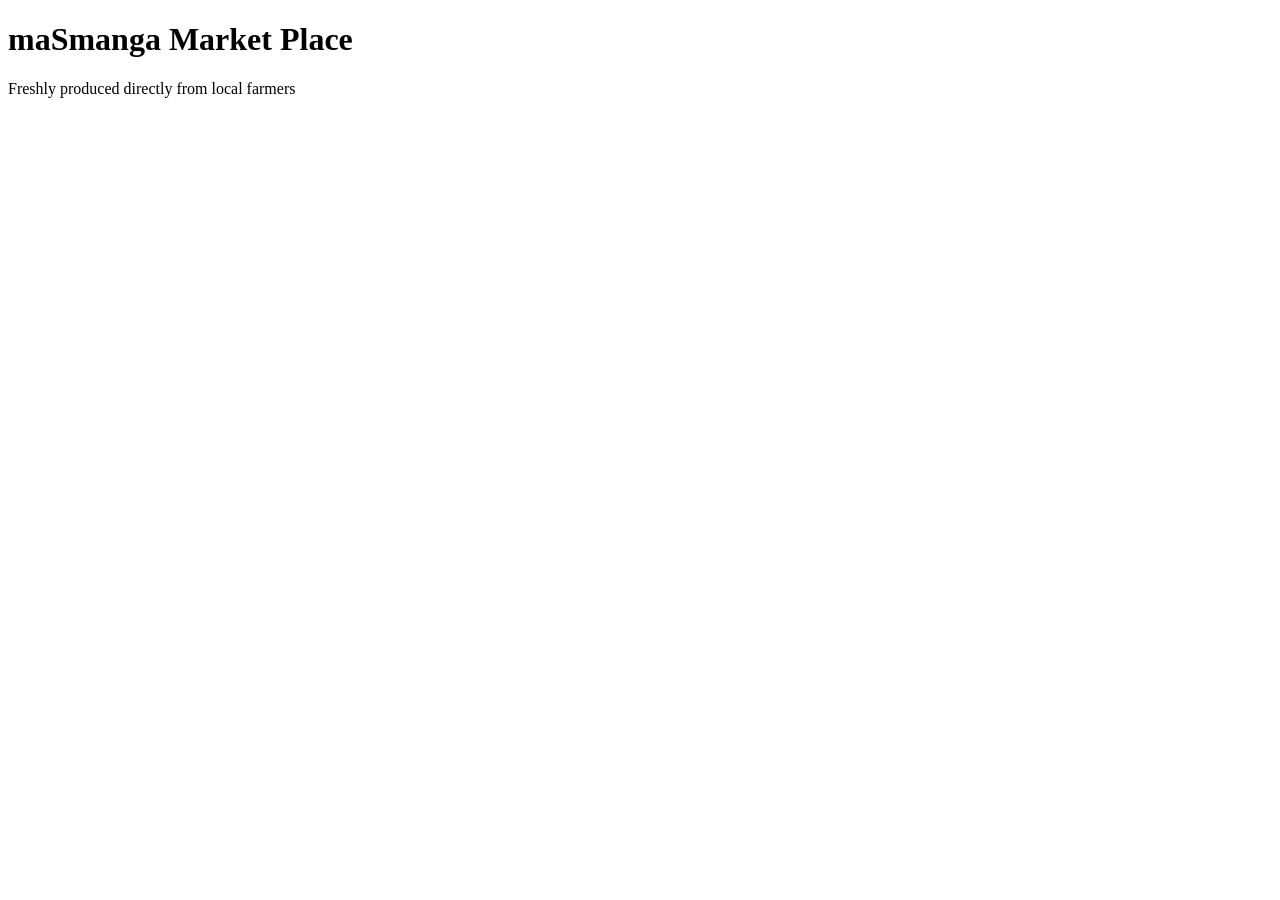
==== index.html @ 082ac8ad "Add first page and script.js" ====
<!DOCTYPE html>
    <html lang="eng">
        <head>
            <meta charset="UTF-8">
            <title>maSmanga Market Place</title>
        </head>
        <script src="script.js"></script>
        <body>
            <h1>maSmanga Market Place</h1>
            <p>Freshly produced directly from local farmers</p>
        </body>
    </html>
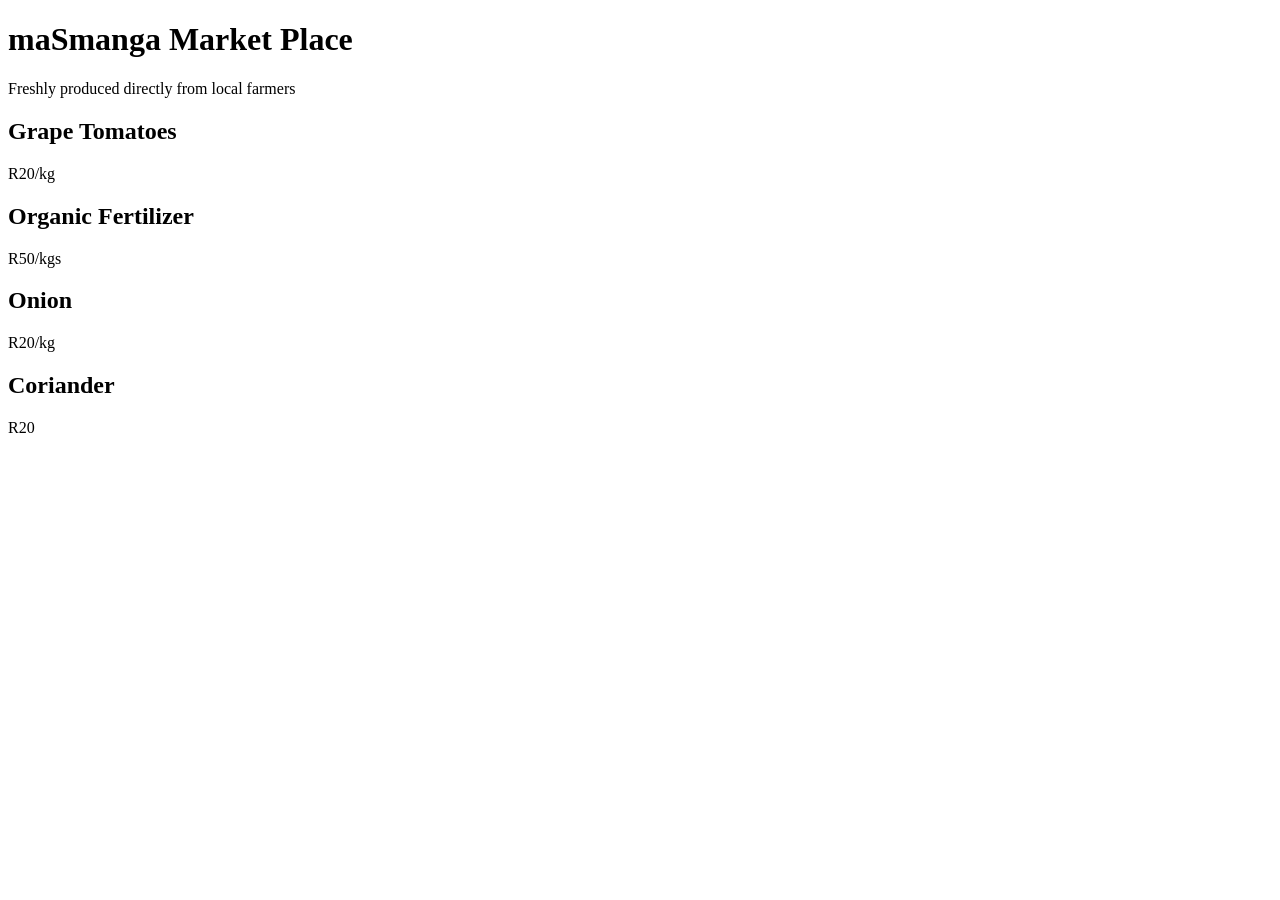
==== commit 651eda01: "Add product cards in HTML" ====
--- a/index.html
+++ b/index.html
@@ -4,9 +4,23 @@
             <meta charset="UTF-8">
             <title>maSmanga Market Place</title>
         </head>
-        <script src="script.js"></script>
+    
         <body>
             <h1>maSmanga Market Place</h1>
             <p>Freshly produced directly from local farmers</p>
+
+            <main>
+                <div class="products">
+                    <h2>Grape Tomatoes</h2>
+                    <p>R20/kg</p>
+                    <h2>Organic Fertilizer</h2>
+                    <p>R50/kgs</p>
+                    <h2>Onion</h2>
+                    <p>R20/kg</p>
+                    <h2>Coriander</h2>
+                    <p>R20</p>
+                </div>
+            </main>
+            <script src="script.js"></script>
         </body>
     </html>
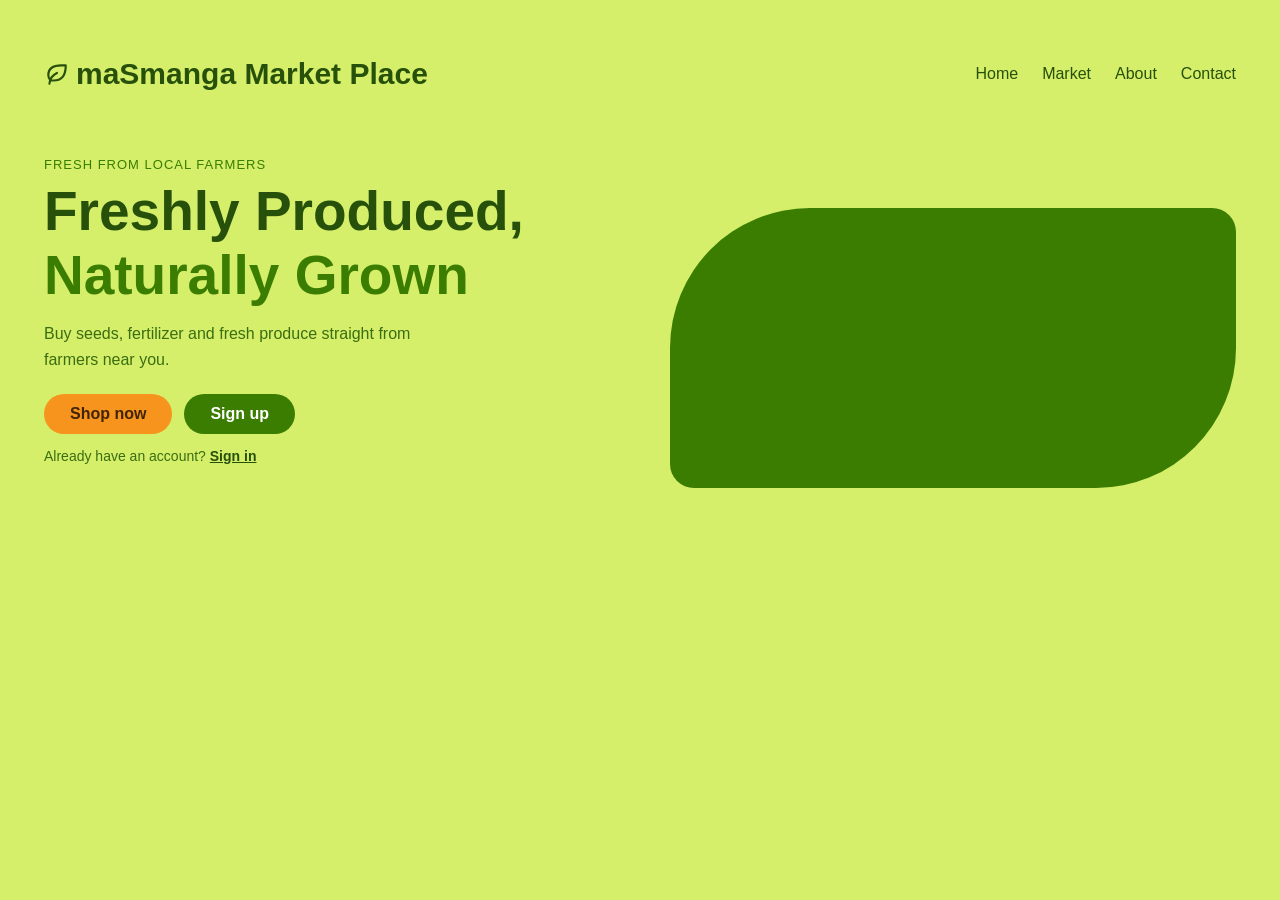
==== commit 0203b21f: "Add navigation, hero section, search bar and first  three product cards" ====
--- a/index.html
+++ b/index.html
@@ -1,25 +1,39 @@
 <!DOCTYPE html>
-    <html lang="eng">
+    <html lang="en">
         <head>
             <meta charset="UTF-8">
+            <meta name="viewport" content="width=device-width, initial-scale=1.0">
+            <link rel="stylesheet" href="style.css">
             <title>maSmanga Market Place</title>
         </head>
     
         <body>
-            <h1>maSmanga Market Place</h1>
-            <p>Freshly produced directly from local farmers</p>
+            <nav class="nav-bar">
+                <a href="index.html" class="logo">
+                    <svg xmlns="http://www.w3.org/2000/svg" width="24" height="24" viewBox="0 0 24 24" fill="none" stroke="currentColor" stroke-width="2" stroke-linecap="round" stroke-linejoin="round" class="icon icon-tabler icons-tabler-outline icon-tabler-leaf"><path stroke="none" d="M0 0h24v24H0z" fill="none" /><path d="M5 21c.5 -4.5 2.5 -8 7 -10" /><path d="M9 18c6.218 0 10.5 -3.288 11 -12v-2h-4.014c-9 0 -11.986 4 -12 9c0 1 0 3 2 5h3l.014 0" /></svg>
+                    <h1>maSmanga Market Place</h1>
+                </a>
+                <ul class="nav-links">
+                <li><a href="index.html">Home</a></li>
+                <li><a href="products.html">Market</a></li>
+                <li><a href="#">About</a></li>
+                <li><a href="#">Contact</a></li>
+                </ul>
+            </nav>
 
-            <main>
-                <div class="products">
-                    <h2>Grape Tomatoes</h2>
-                    <p>R20/kg</p>
-                    <h2>Organic Fertilizer</h2>
-                    <p>R50/kgs</p>
-                    <h2>Onion</h2>
-                    <p>R20/kg</p>
-                    <h2>Coriander</h2>
-                    <p>R20</p>
+            <main class="hero">
+                <div class="hero-text">
+                    <p class="label">FRESH FROM LOCAL FARMERS</p>
+                    <h1>Freshly Produced, <span>Naturally Grown</span></h1>
+                    <p class="intro">Buy seeds, fertilizer and fresh produce straight from farmers near you.</p>
+
+                    <div class="hero-buttons">
+                        <a href="products.html" class="hero-btn shop">Shop now</a>
+                        <a href="signup.html" class="hero-btn signUp">Sign up</a>
+                    </div>
+                        <p class="signin-line">Already have an account? <a href="login.html">Sign in</a></p>
                 </div>
+                <div class="hero-pictures"></div>
             </main>
             <script src="script.js"></script>
         </body>
--- a/style.css
+++ b/style.css
@@ -0,0 +1,385 @@
+body{
+    background-color: #D5EF6A;
+    background-repeat: no-repeat;
+    background-position: center;
+    background-size: cover;
+    background-attachment: fixed;
+    font-family: Arial, sans-serif;
+    font-weight: white;
+    box-sizing: border-box;
+    width: 100%;
+    height: 100vh;
+    overflow: hidden;
+    color: white;
+    margin: 0;
+    padding: 20px;
+}
+
+/*Navigation bar*/
+.nav-bar{
+    display: flex;
+    justify-content: space-between;
+    align-items: center;
+    padding: 12px 24px;
+}
+/*Logo*/
+.logo{
+    gap: 6px;
+    color: #27500a;
+    display: flex;
+    align-items: center;
+    font-weight: bold;
+    font-size: 20px;
+    text-decoration: none;
+}
+.logo svg{
+    width: 26px;
+    height: 26px;
+}
+.nav-links{
+    gap: 24px;
+    margin: 0;
+    padding: 0;
+    display: flex;
+    list-style: none;
+
+}
+.nav-links a{
+    color: #27500a;
+    text-decoration: none;
+}
+.nav-links a:hover {
+    color: #f7941d;
+}
+
+/*Main content*/
+.hero {
+    display: flex;
+    flex-wrap: wrap;
+    align-items: center;
+    gap: 40px;
+    padding: 20px 24px 40px;
+}
+
+.hero-text {
+    flex: 1 1 320px;
+}
+.label {
+    margin: 0 0 8px;
+    font-size: 13px;
+    letter-spacing: 1px;
+    color: #3a7d00;
+}
+.hero-text h1 {
+    margin: 0 0 14px;
+    font-size: 55px;
+    line-height: 1.15;
+    color: #27500a;
+}
+.hero-text h1 span {
+    color: #3a7d00;
+}
+.intro {
+    margin: 0 0 22px;
+    max-width: 380px;
+    line-height: 1.6;
+    color: #3b6d11;
+}
+.hero-buttons {
+    display: flex;
+    gap: 12px;
+}
+.hero-btn {
+    padding: 11px 26px;
+    border-radius: 24px;
+    text-decoration: none;
+    font-weight: bold;
+}
+.hero-btn.shop{
+    background-color: #f7941d;
+    color: #412402;
+}
+.hero-btn.signUp{
+    background-color: #3a7d00;
+    color: #ffff;
+}
+.signin-line {
+    margin-top: 14px;
+    font-size: 14px;
+    color: #3b6d11;
+}
+.signin-line a {
+    color: #27500a;
+    font-weight: bold;
+}
+.hero-pictures {
+    flex: 1 1 300px;
+    margin-top: 60px;
+    min-height: 280px;
+    background-color: #3a7d00;
+    border-radius: 140px 24px 140px 24px;
+}
+
+/*Product page styling starts here*/
+
+/*Top green Market navigation*/
+.products-page{
+    padding: 0;
+}
+.top-bar{
+    display: grid;
+    grid-template-columns: 1fr auto 1fr;
+    align-items: center;
+    background-color: #3a7d00;
+    color: white;
+    padding: 12px 20px;
+}
+.top-bar a {
+    color: white;
+}
+.top-bar svg {
+    width: 28px;
+    height: 28px;
+}
+.top-bar-title {
+    margin: 0;
+    font-size: 22px;
+    text-align: center;
+}
+.top-bar-icons {
+    display: flex;
+    justify-content: flex-end;
+    align-items: center;
+    gap: 18px;
+}
+.cart-link {
+    position: relative;
+    display: flex;
+}
+#cart-count {
+    position: absolute;
+    top: -8px;
+    right: -10px;
+    background-color: #f7941d;
+    color: #412402;
+    font-size: 12px;
+    font-weight: bold;
+    min-width: 18px;
+    height: 18px;
+    border-radius: 50%;
+    display: flex;
+    align-items: center;
+    justify-content: center;
+}
+
+/*Search Area styling*/
+.search-area {
+    padding: 18px 20px 6px;
+    margin: 18px auto 0;
+}
+.search-box {
+    display: flex;
+    align-items: center;
+    gap: 10px;
+    max-width: 700px;
+    margin: 0 auto;
+    padding: 8px 16px;
+    border: 2px solid #f7941d;
+    border-radius: 12px;
+}
+.search-box svg {
+    width: 22px;
+    height: 22px;
+    color: #f7941d;
+    flex-shrink: 0;
+}
+.search-box input {
+    flex: 1;
+    border: none;
+    outline: none;
+    background: transparent;
+    font-size: 16px;
+    color: #27500a;
+}
+.search-box input::placeholder {
+    color: #7a9a3a;
+}
+
+.search-box:focus-within {
+    border-color: #3a7d00;
+}
+
+/*Product section starts here*/
+.product{
+    gap: 16px;
+    display: flex;
+    padding: 14px;
+    align-items: center;
+    border-radius: 12px;
+    background-color: #27500a;
+
+}
+.product-image{
+    width: 150px;
+    height: 150px;
+    object-fit: cover;
+    border-radius: 50%;
+}
+
+.product-info {
+    flex: 1;
+}
+
+.product-name,
+.product-price {
+    margin: 0;
+}
+
+.product-price {
+    margin-bottom: 10px;
+}
+.product-buttons{
+    display: flex;
+    gap: 15px;
+}
+.seeds-btn,
+.cart-btn{
+    border: 0;
+    padding: 5px;
+    border-radius: 12px;
+}
+.seeds-btn,
+.cart-btn:hover{
+    cursor: pointer;
+}
+.seeds-btn{
+    color: black;
+    background-color: #8ADC04;
+}
+.product-2{
+    gap: 16px;
+    display: flex;
+    padding: 14px;
+    align-items: center;
+    border-radius: 12px;
+    background-color: #27500a;
+}
+.product-2-image{
+    width: 150px;
+    height: 150px;
+    object-fit: cover;
+    border-radius: 50%;
+}
+.product-2-info{
+    flex: 1;
+}
+.product-2-name,
+.product-2-price{
+    margin: 0;
+}
+.product-2-price{
+    margin-bottom: 10px;
+}
+.product-2-buttons{
+    gap: 15px;
+    display: flex;
+}
+.product-2-seeds,
+.product-2-cart{
+    cursor: pointer;
+   border: 0;
+   padding: 5px;
+   border-radius: 12px;
+}
+.product-2-seeds{
+    background-color:#8ADC04;
+}
+.product-2-seeds,
+.product-2-cart:hover{
+    cursor: pointer;
+}
+
+.product-3{
+    gap: 16px;
+    display: flex;
+    padding: 14px;
+    align-items: center;
+    border-radius: 12px;
+    background-color: #27500a;
+}
+.product-3-image{
+    width: 150px;
+    height: 150px;
+    object-fit: cover;
+    border-radius: 50%;
+}
+.product-3-info{
+    flex: 1;
+}
+.product-2-name,
+.product-2-price{
+    margin: 0;
+}
+.product-3-price{
+    margin-bottom: 10px;
+}
+.product-3-buttons{
+    gap: 15px;
+    display: flex;
+}
+.product-3-seeds,
+.product-3-cart{
+    cursor: pointer;
+   border: 0;
+   padding: 5px;
+   border-radius: 12px;
+}
+.product-3-seeds{
+    background-color:#8ADC04;
+}
+.product-3-seeds,
+.product-3-cart:hover{
+    cursor: pointer;
+}
+.product-4{
+    gap: 16px;
+    display: flex;
+    padding: 14px;
+    align-items: center;
+    border-radius: 12px;
+    background-color: #27500a;
+}
+.product-4-image{
+    width: 150px;
+    height: 150px;
+    object-fit: cover;
+    border-radius: 50%;
+}
+.product-4-info{
+    flex: 1;
+}
+.product-4-name,
+.product-4-price{
+    margin: 0;
+}
+.product-4-price{
+    margin-bottom: 10px;
+}
+.product-4-buttons{
+    gap: 15px;
+    display: flex;
+}
+.product-4-seeds,
+.product-4-cart{
+    cursor: pointer;
+   border: 0;
+   padding: 5px;
+   border-radius: 12px;
+}
+.product-4-seeds{
+    background-color:#8ADC04;
+}
+.product-4-seeds,
+.product-4-cart:hover{
+    cursor: pointer;
+}
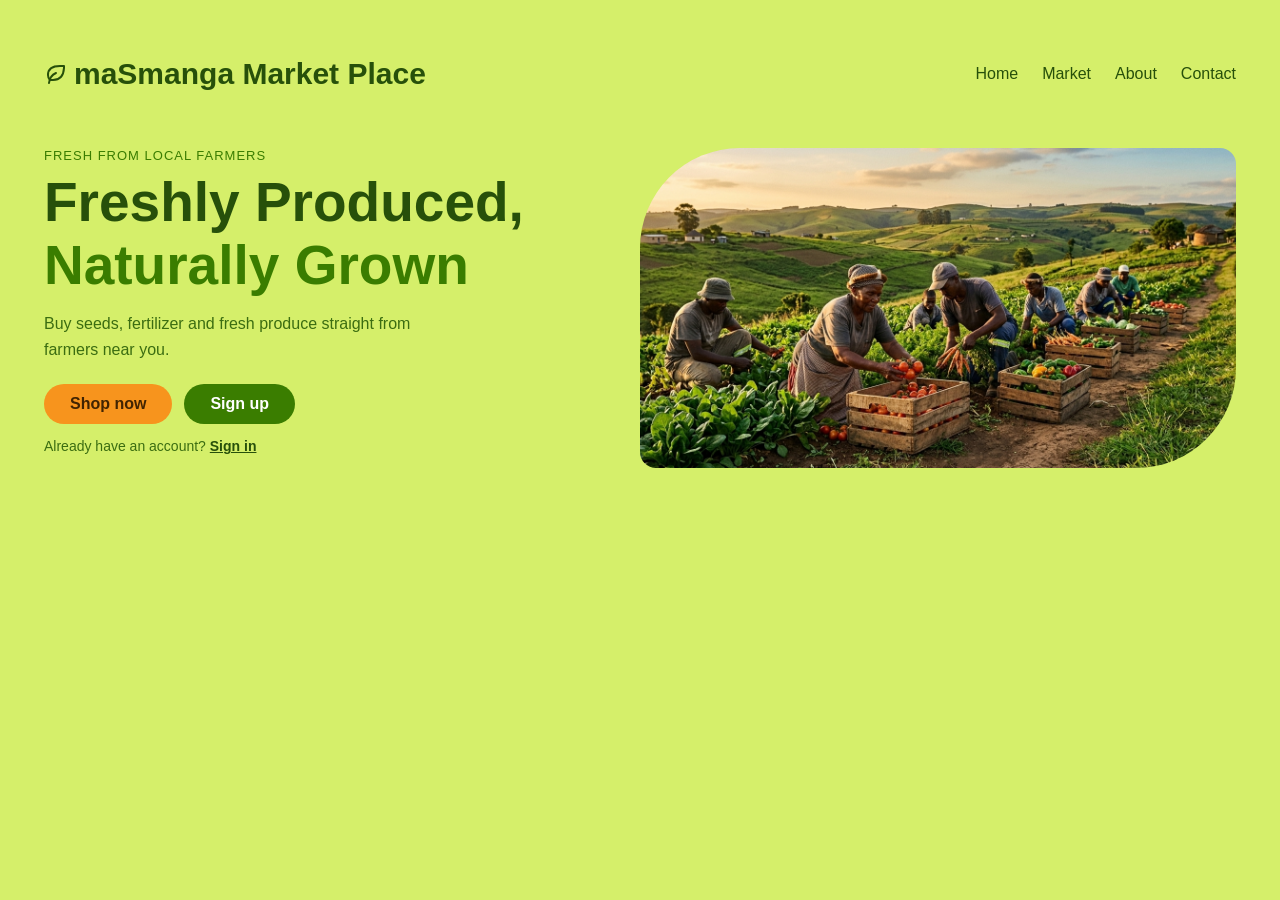
==== commit ad9f7eb1: "Added about page" ====
--- a/index.html
+++ b/index.html
@@ -31,9 +31,9 @@
                         <a href="products.html" class="hero-btn shop">Shop now</a>
                         <a href="signup.html" class="hero-btn signUp">Sign up</a>
                     </div>
-                        <p class="signin-line">Already have an account? <a href="login.html">Sign in</a></p>
+                        <p class="signin-line">Already have an account? <a href="signin.html">Sign in</a></p>
                 </div>
-                <div class="hero-pictures"></div>
+                <img class="hero-pictures" src="images/harvesting.jpg" alt=" harvesting image">
             </main>
             <script src="script.js"></script>
         </body>
--- a/style.css
+++ b/style.css
@@ -1,6 +1,5 @@
 body{
     background-color: #D5EF6A;
-    background-repeat: no-repeat;
     background-position: center;
     background-size: cover;
     background-attachment: fixed;
@@ -8,8 +7,6 @@
     font-weight: white;
     box-sizing: border-box;
     width: 100%;
-    height: 100vh;
-    overflow: hidden;
     color: white;
     margin: 0;
     padding: 20px;
@@ -32,7 +29,7 @@
     font-size: 20px;
     text-decoration: none;
 }
-.logo svg{
+.logo img{
     width: 26px;
     height: 26px;
 }
@@ -113,11 +110,12 @@
     font-weight: bold;
 }
 .hero-pictures {
-    flex: 1 1 300px;
-    margin-top: 60px;
-    min-height: 280px;
-    background-color: #3a7d00;
-    border-radius: 140px 24px 140px 24px;
+    width: 50%;
+    max-width: none; /* Removes any width cap */
+    height: 320px;   /* Keeps a clean, balanced height */
+    object-fit: cover;
+    border-radius: 100px 16px 100px 16px;
+    display: block;
 }
 
 /*Product page styling starts here*/
@@ -210,176 +208,428 @@
 }
 
 /*Product section starts here*/
+.product-list{
+    display: grid;
+    grid-template-columns: repeat(auto-fit, minmax(340px, 1fr));
+    gap: 16px;
+    max-width: 1100px;
+    margin: 0 auto;
+    padding: 20px;
+}
 .product{
     gap: 16px;
-    display: flex;
+    color: white;
     padding: 14px;
+    display: flex;
     align-items: center;
     border-radius: 12px;
     background-color: #27500a;
-
 }
 .product-image{
+    height: 150px;
     width: 150px;
-    height: 150px;
     object-fit: cover;
-    border-radius: 50%;
-}
-
-.product-info {
+    border-radius: 55px;
+}
+.product-info{
     flex: 1;
 }
-
 .product-name,
-.product-price {
+.product-price{
     margin: 0;
 }
-
-.product-price {
+.product-price{
     margin-bottom: 10px;
 }
 .product-buttons{
-    display: flex;
-    gap: 15px;
+    gap: 12px;
+    display: flex;
 }
 .seeds-btn,
 .cart-btn{
     border: 0;
-    padding: 5px;
+    padding: 8px 14px;
     border-radius: 12px;
-}
-.seeds-btn,
+    cursor: pointer;
+    color: #173404;
+}
+.seeds-btn{
+    background-color: #8adc04;
+}
+.cart-btn{
+    background-color: white;
+}
+.seeds-btn:hover,
 .cart-btn:hover{
-    cursor: pointer;
-}
-.seeds-btn{
-    color: black;
+    opacity: 0.85;
+}
+.product.sold-out{
+    opacity: 0.5;
+}
+.stock-label{
+    color: #412402;
+    padding: 2px 8px;
+    font-size: 12px;
+    margin-left: 6px;
+    border-radius: 6px;
+    background-color: #f7941d;
+}
+
+.signup-page{
+    margin: 0;
+    padding: 30px;
+}
+.signup-headings{
+    display: flex;
+    align-items: center;
+    justify-content: center;
+    flex-direction: column;
+}
+.signup-h3,
+.signup-intro{
+    color: #457A00;
+}
+.signup-intro{
+    margin: 0 0 22px;
+    max-width: 250px;
+    line-height: 1.6;
+    text-align: center;
+}
+.form-area{
+    padding: 18px 20px 6px;
+    margin: 1px auto 0;
+}
+.form{
+    gap: 30px;
+    padding: 50px;
+    display: flex;
+    border-color: #3a7d00;
+    border-radius: 10px;
+    align-items: center;
+    flex-direction: column;
+    /*background-color: #27500a;*/
+}
+input{
+    width: 50%;
+    height:30px;
+    padding: 20px 30px;
+    border: 1.5px solid #3a7d00;
+    border-radius: 12px; 
+    box-sizing: border-box;
+    outline: none;
+    background-color: transparent;
+}
+.checkbox-group {
+    margin-right: 37%;
+    margin-top: 0;
+    color: #27500a;
+    display: flex;
+    align-items: center;
+    flex-direction: column;
+    gap: 5px;
+  }
+  .checkbox-item {
+    margin-right: 50px;
+    display: flex;
+    align-items: center; 
+    gap: 10px; 
+    cursor: pointer;
+    font-size: large;
+  }
+  .checkbox-item input[type="radio"] {
+    width: 15px;
+    height: 15px;
+    cursor: pointer;
+  }
+  .create-button{
+    display: flex;
+    margin-top: 40px;
+    align-items: center;
+    justify-content: center;
+  }
+  .create-btn{
+    border: none;
+    width: 20%;
+    color: white;
+    padding: 10px;
+    font-weight: bolder;
+    border-radius: 5px;
+    cursor: pointer;
+    background-color: #27500a;
+    transition: background-color 2.2s ease;
+    box-shadow: 0px 4px 6px rgba(0, 0, 0, 0.2);
+  }
+  .create-btn:hover {
     background-color: #8ADC04;
 }
-.product-2{
-    gap: 16px;
-    display: flex;
-    padding: 14px;
-    align-items: center;
-    border-radius: 12px;
+.save-account-option{
+    display: flex;
+    color: #3a7d00;
+    font-weight: lighter;
+    font-size: large;
+    gap: 54px;
+    justify-content: center;
+    margin: 1% 13% 0 0;
+}
+.remember-checkbox input[type="checkbox"]{
+    width: 15px;
+    height: 15px;
+    cursor: pointer;
+}
+.save-account-option a{
+    color: #3a7d00;
+}
+.account-exist{
+    gap: 10px;
+    color: #3a7d00;
+    margin-top: 2%;
+    display: flex;
+    font-size: large;
+    justify-content: center;
+}
+.account-exist a{
+    text-decoration: none;
+    color: #f7941d;
+    font-weight: bold;
+}
+
+.signin-page{
+    margin: 0;
+    padding: 30px;
+}
+.signin-heading{
+    margin-top: 5%;
+    display: flex;
+    align-items: center;
+    color: #f7941d;
+    flex-direction: column;
+}
+.signin-form{
+    display: flex;
+    gap: 30px;
+    flex-direction: column;
+    align-items: center;
+}
+.signin-form input{
+    width: 30%;
+    background-color: transparent;
+    border: none;                
+    border-bottom: 1px solid orange; 
+    outline: none;               
+    padding: 15px 0; 
+    color: a0a0a0;
+    border-bottom-left-radius: 0%;
+   border-bottom-right-radius: 0%;
+}
+.signin-text{
+    gap: 195px;
+    margin-top: 2%;
+    display: flex;
+    align-items: center;
+    color: #f7941d;
+    justify-content: center;
+
+}
+.signin-checkbox input[type="checkbox"]{
+    width: 15px;
+    height: 15px;
+    cursor: pointer;
+}
+.signin-checkbox:hover{
+    color: #27500a;
+}
+.signin-text a{
+    cursor: pointer;
+    text-decoration: none;
+    color: #f7941d;
+    font-size: medium;
+}
+.signin-text a:hover{
+    color: #27500a;
+}
+.signin-button{
+    display: flex;
+    margin-top: 2%;
+    align-items: center;
+    justify-content: center;
+    flex-direction: column;
+}
+.signin-btn{
+    border: none;
+    width: 20%;
+    color: white;
+    padding: 10px;
+    font-weight: bolder;
+    border-radius: 5px;
+    cursor: pointer;
     background-color: #27500a;
-}
-.product-2-image{
+    transition: background-color 2.2s ease;
+    box-shadow: 0px 4px 6px rgba(0, 0, 0, 0.2);
+}
+.signin-btn:hover{
+    background-color: #8ADC04;
+}
+.signin-btn-text{
+    gap:5px;
+    color: #27500a;
+    margin-top: 2%;
+    display: flex;
+    align-items: center;
+    font-size: medium;
+    font-weight: lighter;
+    justify-content: center;
+}
+.signin-btn-text a{
+    text-decoration: none;
+    color: #f7941d;
+    font-weight: bold;
+}
+.nav-family{
+    display: flex;
+    align-items: center;
+    justify-content: space-between;
+}
+.nav-family-links{
+    display: flex;
+    gap:50px;
+    margin-right: 25px;
+    padding: 20px;
+}
+ul{
+    list-style-type: none;
+}
+.nav-family-links a{
+    text-decoration: none;
+    color: #27500a;
+}
+.nav-family-links a:hover{
+    color: #f7941d;
+}
+.hero-section{
+    justify-content: space-between;
+    display: flex;
+    margin-right: 5%;
+    margin-left: 1%;
+    margin-top: 1%;
+    font-size: larger;
+}
+.hero-section-text{
+    padding: 2px;
+}
+.hero-section-text p{
+    color: #27500a;
+}
+.hero-section-text h1{
+    color: #27500a;
+}
+.hero-section-image{
+    width: 45%;
+    max-width: none; /* Removes any width cap */
+    height: 320px;   /* Keeps a clean, balanced height */
+    object-fit: cover;
+    border-radius: 100px 16px 100px 16px;
+    display: block;
+}
+.first-column img,
+.second-column img,
+.third-column img{
     width: 150px;
     height: 150px;
-    object-fit: cover;
-    border-radius: 50%;
-}
-.product-2-info{
+    object-fit: contain;
+    margin-bottom: 16px;
+    display: block;
+}
+.columns{
+    margin-top: 2.1%;
+    display: flex;
+    gap: 24px;
+    padding: 0 24px 40px;
+}
+.first-column h2,
+.second-column h2,
+.third-column h2 {
+    margin: 0 0 10px;
+    font-size: 20px;
+}
+
+.first-column,
+.second-column,
+.third-column {
     flex: 1;
-}
-.product-2-name,
-.product-2-price{
+    background-color: #27500a;
+    color: #ffffff;
+    padding: 10px 10px; /* Adds breathing room inside the card */
+    border-radius: 20px;
+    height: auto; /* Removes any tall fixed height */
+    min-height: unset;
+}
+.final-column {
+    display: flex;
+    justify-content: center;
+    width: 100%;
+    padding: 20px 24px 40px;
+    box-sizing: border-box;
+}
+.fourth-column {
+    display: flex;
+    align-items: center;
+    justify-content: space-between;
+    gap: 24px;
+    background-color: #1f4408;
+    color: #ffffff;
+    width: 100%;
+    max-width: 1100px;
+    padding: 28px 44px;
+    border-radius: 999px;
+    box-sizing: border-box;
+}
+.banner-text {
+    text-align: left;
+    max-width: 650px;
+}
+
+.banner-text h1 {
+    margin: 0 0 8px;
+    font-size: 26px;
+    font-weight: bold;
+    color: #ffffff;
+}
+
+.banner-text p {
     margin: 0;
-}
-.product-2-price{
-    margin-bottom: 10px;
-}
-.product-2-buttons{
-    gap: 15px;
-    display: flex;
-}
-.product-2-seeds,
-.product-2-cart{
-    cursor: pointer;
-   border: 0;
-   padding: 5px;
-   border-radius: 12px;
-}
-.product-2-seeds{
-    background-color:#8ADC04;
-}
-.product-2-seeds,
-.product-2-cart:hover{
-    cursor: pointer;
-}
-
-.product-3{
-    gap: 16px;
-    display: flex;
-    padding: 14px;
-    align-items: center;
-    border-radius: 12px;
-    background-color: #27500a;
-}
-.product-3-image{
-    width: 150px;
-    height: 150px;
-    object-fit: cover;
-    border-radius: 50%;
-}
-.product-3-info{
-    flex: 1;
-}
-.product-2-name,
-.product-2-price{
-    margin: 0;
-}
-.product-3-price{
-    margin-bottom: 10px;
-}
-.product-3-buttons{
-    gap: 15px;
-    display: flex;
-}
-.product-3-seeds,
-.product-3-cart{
-    cursor: pointer;
-   border: 0;
-   padding: 5px;
-   border-radius: 12px;
-}
-.product-3-seeds{
-    background-color:#8ADC04;
-}
-.product-3-seeds,
-.product-3-cart:hover{
-    cursor: pointer;
-}
-.product-4{
-    gap: 16px;
-    display: flex;
-    padding: 14px;
-    align-items: center;
-    border-radius: 12px;
-    background-color: #27500a;
-}
-.product-4-image{
-    width: 150px;
-    height: 150px;
-    object-fit: cover;
-    border-radius: 50%;
-}
-.product-4-info{
-    flex: 1;
-}
-.product-4-name,
-.product-4-price{
-    margin: 0;
-}
-.product-4-price{
-    margin-bottom: 10px;
-}
-.product-4-buttons{
-    gap: 15px;
-    display: flex;
-}
-.product-4-seeds,
-.product-4-cart{
-    cursor: pointer;
-   border: 0;
-   padding: 5px;
-   border-radius: 12px;
-}
-.product-4-seeds{
-    background-color:#8ADC04;
-}
-.product-4-seeds,
-.product-4-cart:hover{
-    cursor: pointer;
+    font-size: 15px;
+    line-height: 1.45;
+    color: #e4f0d8;
+}
+
+/* Right-aligned orange pill button */
+.fourth-column-btn {
+    background-color: #f49328;
+    color: #1f2e12;
+    border: none;
+    padding: 14px 30px;
+    border-radius: 999px;
+    font-size: 15px;
+    font-weight: bold;
+    white-space: nowrap;
+    cursor: pointer;
+    flex-shrink: 0;
+}
+
+.fourth-column-btn:hover {
+    background-color: #e0821b;
+}
+
+/* Stacks cleanly on small phone screens */
+@media (max-width: 768px) {
+    .fourth-column {
+        flex-direction: column;
+        text-align: center;
+        border-radius: 28px;
+        padding: 28px 24px;
+    }
+
+    .banner-text {
+        text-align: center;
+    }
 }
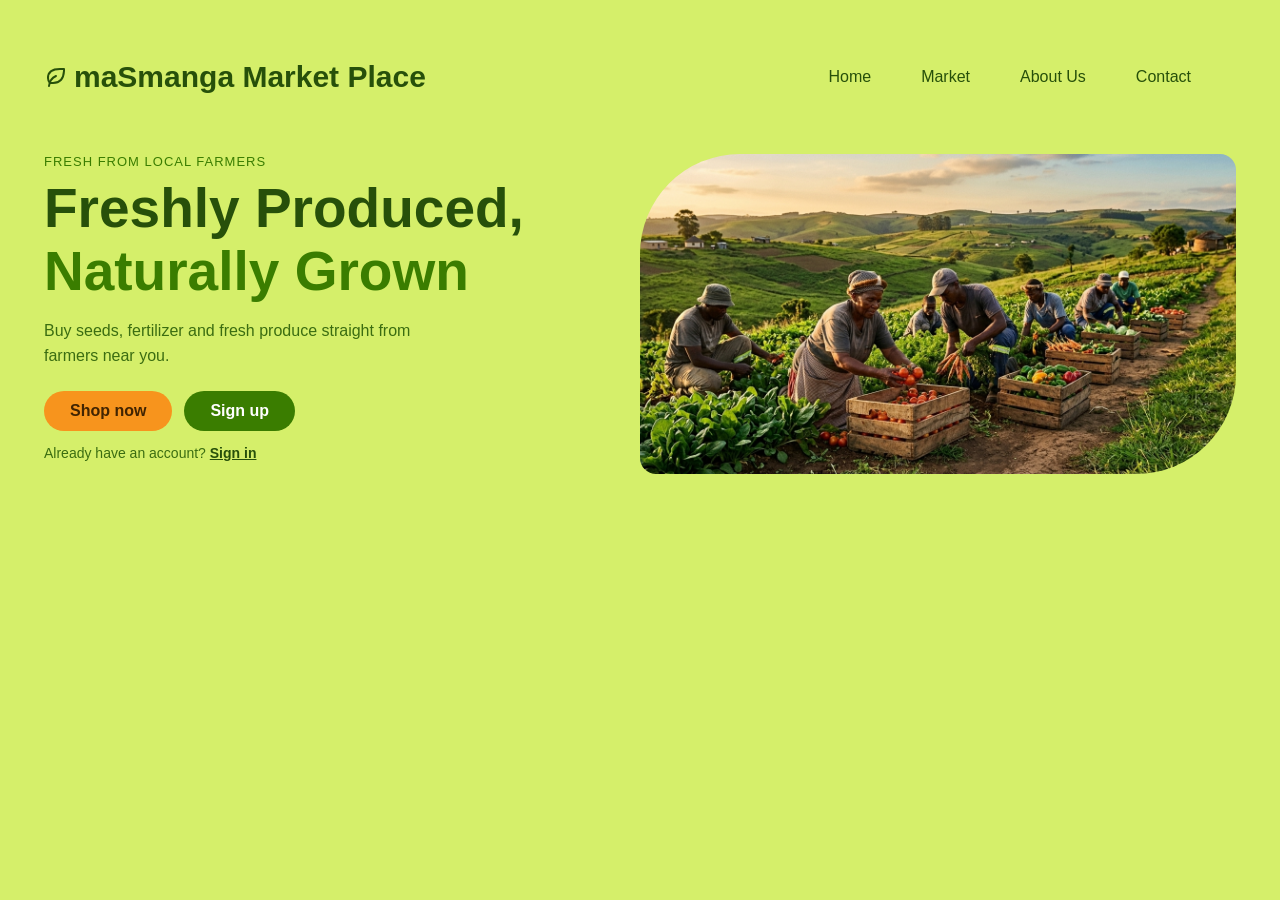
==== commit 537f21ae: "Added the Mobile App column" ====
--- a/index.html
+++ b/index.html
@@ -15,8 +15,8 @@
                 </a>
                 <ul class="nav-links">
                 <li><a href="index.html">Home</a></li>
-                <li><a href="products.html">Market</a></li>
-                <li><a href="#">About</a></li>
+                <li><a href="products.html" target="_blank" rel="noopener noreferrer">Market</a></li>
+                <li><a href="About.html" target="_blank" rel="noopener noreferrer">About Us</a></li>
                 <li><a href="#">Contact</a></li>
                 </ul>
             </nav>
--- a/style.css
+++ b/style.css
@@ -34,11 +34,10 @@
     height: 26px;
 }
 .nav-links{
-    gap: 24px;
-    margin: 0;
-    padding: 0;
-    display: flex;
-    list-style: none;
+   display: flex;
+    gap:50px;
+    margin-right: 25px;
+    padding: 20px;
 
 }
 .nav-links a{
@@ -505,31 +504,39 @@
 .nav-family-links a:hover{
     color: #f7941d;
 }
-.hero-section{
-    justify-content: space-between;
-    display: flex;
-    margin-right: 5%;
-    margin-left: 1%;
-    margin-top: 1%;
-    font-size: larger;
-}
-.hero-section-text{
-    padding: 2px;
-}
-.hero-section-text p{
-    color: #27500a;
-}
-.hero-section-text h1{
-    color: #27500a;
-}
-.hero-section-image{
-    width: 45%;
-    max-width: none; /* Removes any width cap */
-    height: 320px;   /* Keeps a clean, balanced height */
-    object-fit: cover;
-    border-radius: 100px 16px 100px 16px;
-    display: block;
-}
+.hero-section {
+  justify-content: space-between;
+  align-items: center;
+  display: flex;
+  margin-right: 5%;
+  margin-left: 1%;
+  margin-top: 1%;
+  font-size: larger;
+}
+
+.hero-section-text {
+  padding: 2px;
+  width: 50%; /* Gives the paragraph enough room to flow naturally without pushing the image */
+}
+
+.hero-section-text p {
+  color: #27500a;
+  line-height: 1.5; /* Improves readability */
+}
+
+.hero-section-text h1 {
+  color: #27500a;
+}
+
+.hero-section-image {
+  width: 45%;
+  max-width: none;
+  height: 320px;
+  object-fit: cover;
+  border-radius: 100px 16px 100px 16px;
+  display: block;
+}
+
 .first-column img,
 .second-column img,
 .third-column img{
@@ -563,73 +570,29 @@
     height: auto; /* Removes any tall fixed height */
     min-height: unset;
 }
-.final-column {
-    display: flex;
-    justify-content: center;
-    width: 100%;
-    padding: 20px 24px 40px;
+.final-column{
+    display: flex;
+    justify-content: center;
+}
+.fourth-column{
+    display: flex;
+    gap: 20px;
     box-sizing: border-box;
-}
-.fourth-column {
-    display: flex;
-    align-items: center;
-    justify-content: space-between;
-    gap: 24px;
-    background-color: #1f4408;
-    color: #ffffff;
-    width: 100%;
-    max-width: 1100px;
-    padding: 28px 44px;
-    border-radius: 999px;
-    box-sizing: border-box;
-}
-.banner-text {
-    text-align: left;
-    max-width: 650px;
-}
-
-.banner-text h1 {
-    margin: 0 0 8px;
-    font-size: 26px;
-    font-weight: bold;
-    color: #ffffff;
-}
-
-.banner-text p {
-    margin: 0;
-    font-size: 15px;
-    line-height: 1.45;
-    color: #e4f0d8;
-}
-
-/* Right-aligned orange pill button */
-.fourth-column-btn {
-    background-color: #f49328;
-    color: #1f2e12;
+    border-radius: 80px;
+    background-color: #27500a;
+    padding: 20px 40px;
+}
+.fourth-column-btn{
+    height: 35px;
+    width: 200px;
     border: none;
-    padding: 14px 30px;
-    border-radius: 999px;
-    font-size: 15px;
-    font-weight: bold;
-    white-space: nowrap;
-    cursor: pointer;
-    flex-shrink: 0;
-}
-
-.fourth-column-btn:hover {
-    background-color: #e0821b;
-}
-
-/* Stacks cleanly on small phone screens */
-@media (max-width: 768px) {
-    .fourth-column {
-        flex-direction: column;
-        text-align: center;
-        border-radius: 28px;
-        padding: 28px 24px;
-    }
-
-    .banner-text {
-        text-align: center;
-    }
+    border-radius: 50px;
+    margin-top: 3%;
+    background-color: #f7941d;
+    color: white;
+    font-weight: bold;
+    cursor: pointer;
+}
+.fourth-column-btn:hover{
+    background-color: #8adc04;
 }
